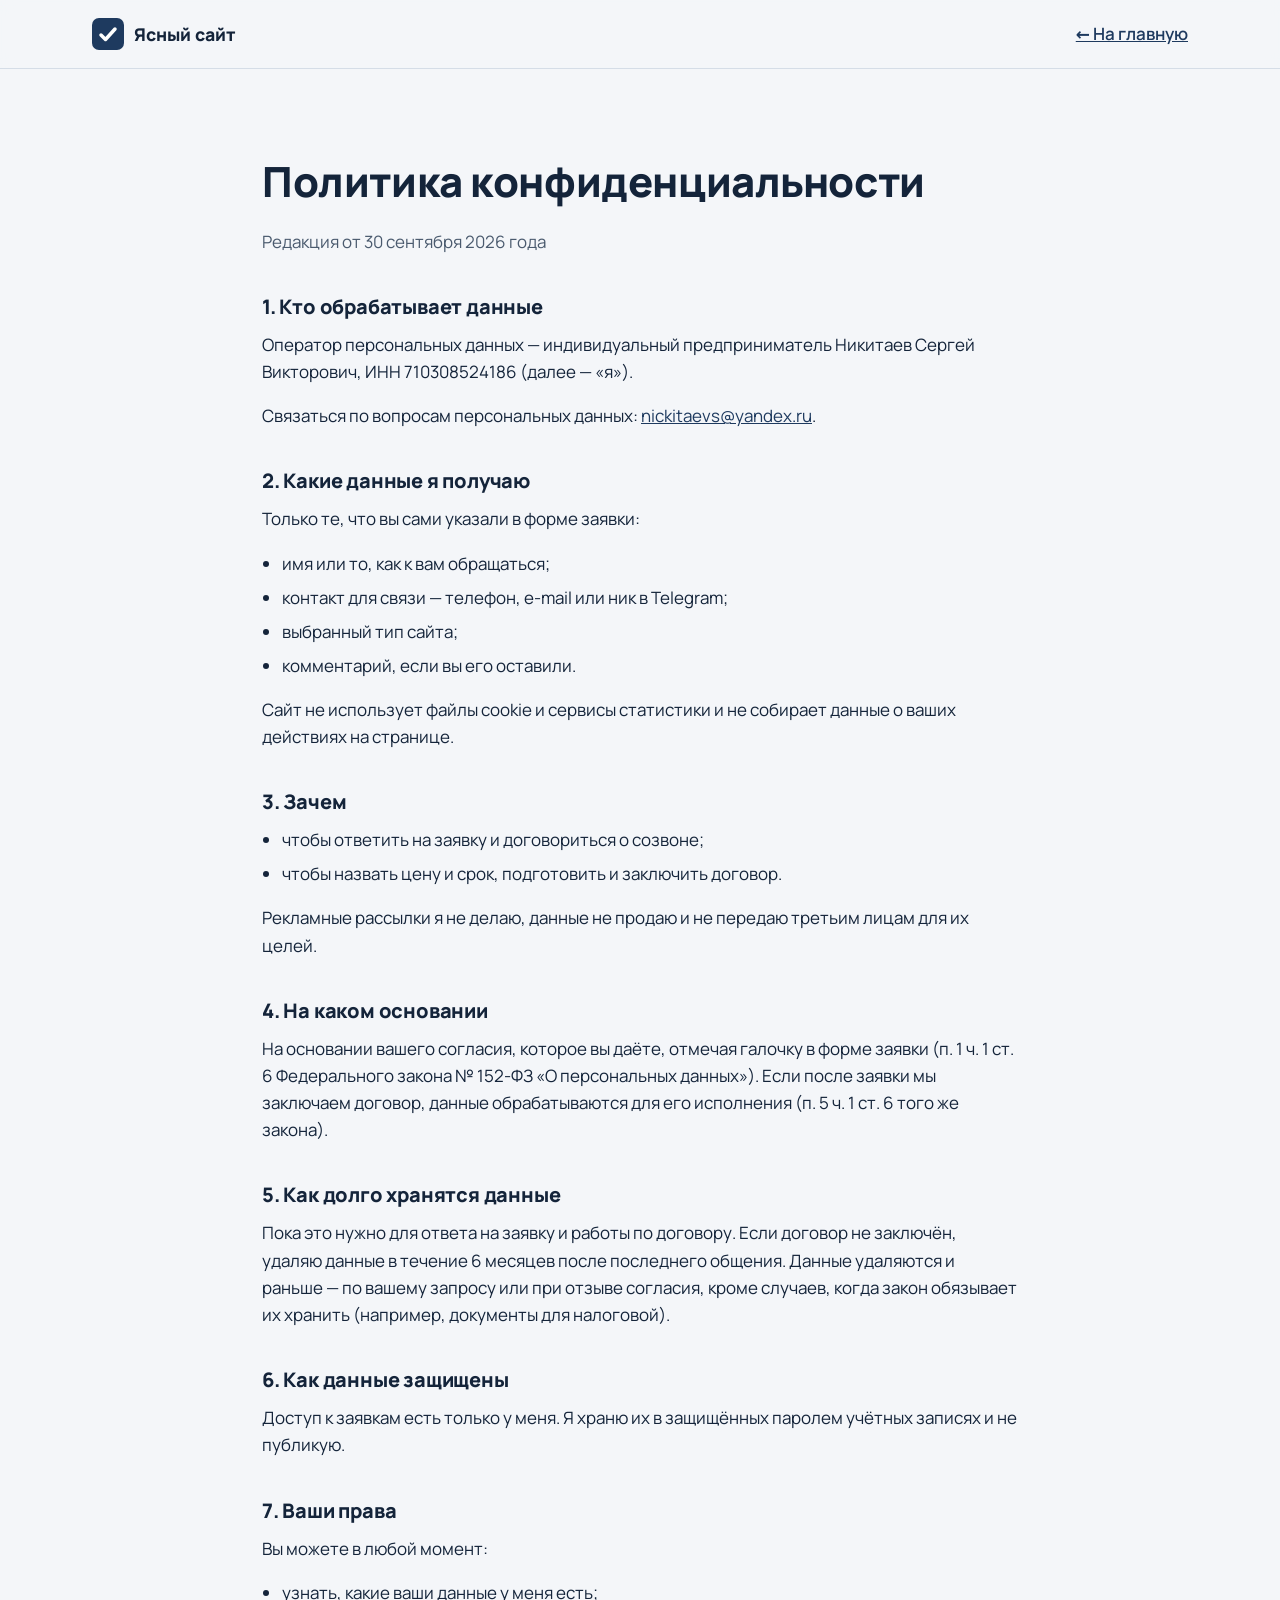
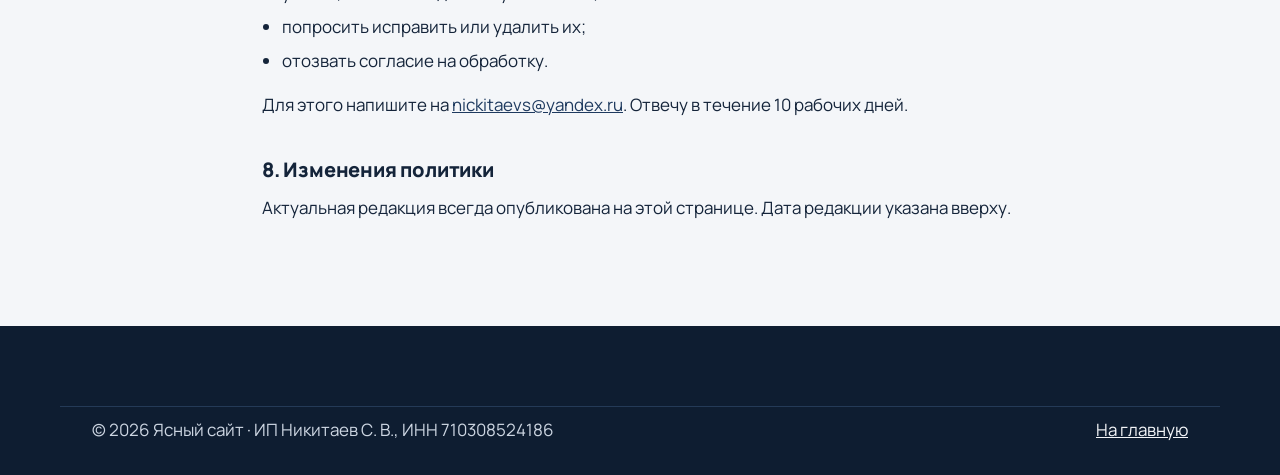
==== privacy.html @ e1385ba3 "Add files via upload" ====
<!DOCTYPE html>
<html lang="ru">
<head>
  <meta charset="utf-8">
  <meta name="viewport" content="width=device-width, initial-scale=1">
  <title>Политика конфиденциальности — Ясный сайт</title>
  <meta name="description" content="Как ИП Никитаев С. В. обрабатывает персональные данные, которые вы оставляете в форме заявки на сайте «Ясный сайт».">
  <meta name="theme-color" content="#f4f6f9">
  <link rel="icon" href="favicon.svg" type="image/svg+xml">
  <link rel="stylesheet" href="style.css">
</head>
<body>
<a class="skip" href="#main">Перейти к содержанию</a>

<header class="header">
  <div class="container header__inner">
    <a class="logo" href="index.html" aria-label="Ясный сайт — на главную">
      <img src="favicon.svg" alt="" width="32" height="32">
      <span>Ясный сайт</span>
    </a>
    <a class="link-more" href="index.html">← На главную</a>
  </div>
</header>

<main id="main" class="section">
  <article class="container container--narrow legal">
    <h1>Политика конфиденциальности</h1>
    <p class="legal__date">Редакция от 30 сентября 2026 года</p>

    <h2>1. Кто обрабатывает данные</h2>
    <p>Оператор персональных данных — индивидуальный предприниматель Никитаев Сергей Викторович, ИНН 710308524186 (далее — «я»).</p>
    <p>Связаться по вопросам персональных данных: <a href="mailto:nickitaevs@yandex.ru">nickitaevs@yandex.ru</a>.</p>

    <h2>2. Какие данные я получаю</h2>
    <p>Только те, что вы сами указали в форме заявки:</p>
    <ul>
      <li>имя или то, как к вам обращаться;</li>
      <li>контакт для связи — телефон, e-mail или ник в Telegram;</li>
      <li>выбранный тип сайта;</li>
      <li>комментарий, если вы его оставили.</li>
    </ul>
    <p>Сайт не использует файлы cookie и сервисы статистики и не собирает данные о ваших действиях на странице.</p>

    <h2>3. Зачем</h2>
    <ul>
      <li>чтобы ответить на заявку и договориться о созвоне;</li>
      <li>чтобы назвать цену и срок, подготовить и заключить договор.</li>
    </ul>
    <p>Рекламные рассылки я не делаю, данные не продаю и не передаю третьим лицам для их целей.</p>

    <h2>4. На каком основании</h2>
    <p>На основании вашего согласия, которое вы даёте, отмечая галочку в форме заявки (п. 1 ч. 1 ст. 6 Федерального закона № 152-ФЗ «О персональных данных»). Если после заявки мы заключаем договор, данные обрабатываются для его исполнения (п. 5 ч. 1 ст. 6 того же закона).</p>

    <h2>5. Как долго хранятся данные</h2>
    <p>Пока это нужно для ответа на заявку и работы по договору. Если договор не заключён, удаляю данные в течение 6 месяцев после последнего общения. Данные удаляются и раньше — по вашему запросу или при отзыве согласия, кроме случаев, когда закон обязывает их хранить (например, документы для налоговой).</p>

    <h2>6. Как данные защищены</h2>
    <p>Доступ к заявкам есть только у меня. Я храню их в защищённых паролем учётных записях и не публикую.</p>

    <h2>7. Ваши права</h2>
    <p>Вы можете в любой момент:</p>
    <ul>
      <li>узнать, какие ваши данные у меня есть;</li>
      <li>попросить исправить или удалить их;</li>
      <li>отозвать согласие на обработку.</li>
    </ul>
    <p>Для этого напишите на <a href="mailto:nickitaevs@yandex.ru">nickitaevs@yandex.ru</a>. Отвечу в течение 10 рабочих дней.</p>

    <h2>8. Изменения политики</h2>
    <p>Актуальная редакция всегда опубликована на этой странице. Дата редакции указана вверху.</p>
  </article>
</main>

<footer class="footer">
  <div class="container footer__bottom">
    <p>© <span id="year">2026</span> Ясный сайт · ИП Никитаев С.&nbsp;В., ИНН 710308524186</p>
    <a href="index.html">На главную</a>
  </div>
</footer>
</body>
</html>
---- style.css ----
/* Шрифт Manrope лежит рядом с сайтом (файлы manrope-*.woff2, лицензия SIL OFL 1.1 — OFL.txt).
   Вариативный: один файл на набор символов покрывает насыщенность 200–800. */
@font-face {
  font-family: "Manrope"; font-style: normal; font-weight: 200 800; font-display: swap;
  src: url("manrope-cyrillic-wght-normal.woff2") format("woff2");
  unicode-range: U+0301, U+0400-045F, U+0490-0491, U+04B0-04B1, U+2116;
}
@font-face {
  font-family: "Manrope"; font-style: normal; font-weight: 200 800; font-display: swap;
  src: url("manrope-latin-wght-normal.woff2") format("woff2");
  unicode-range: U+0000-00FF, U+0131, U+0152-0153, U+02BB-02BC, U+02C6, U+02DA, U+02DC, U+0304, U+0308, U+0329, U+2000-206F, U+20AC, U+2122, U+2191, U+2193, U+2212, U+2215, U+FEFF, U+FFFD;
}
@font-face {
  font-family: "Manrope"; font-style: normal; font-weight: 200 800; font-display: swap;
  src: url("manrope-latin-ext-wght-normal.woff2") format("woff2");
  unicode-range: U+0100-02BA, U+02BD-02C5, U+02C7-02CC, U+02CE-02D7, U+02DD-02FF, U+0304, U+0308, U+0329, U+1D00-1DBF, U+1E00-1E9F, U+1EF2-1EFF, U+2020, U+20A0-20AB, U+20AD-20C0, U+2113, U+2C60-2C7F, U+A720-A7FF;
}

:root {
  /* Палитра из трёх цветов; остальные значения — их светлые и тёмные оттенки.
     Светлый серо-голубой #f4f6f9 — фон. Тёмно-синий #1e3a5f — текст, ссылки, тёмные блоки.
     Янтарный #f2a93b — только главная кнопка и мелкие акценты. */
  --bg: #f4f6f9;
  --surface: #ffffff;
  --alt: #e8edf3;
  --line: #d5dde7;
  --text: #14243a;
  --muted: #4a5a6e;
  --accent: #1e3a5f;
  --accent-dark: #152b47;
  --accent-soft: #e2e9f2;
  --dark: #142842;
  --darker: #0e1d31;
  --on-dark: #f4f6f9;
  --on-dark-muted: #cdd6e2;
  --cta: #f2a93b;
  --cta-dark: #e39a2b;
  --cta-border: #b8741a;
  --cta-soft: #fcebd0;
  --warm: #f5bd66;
  --ph-bg: #fff4d6;
  --ph-text: #6b4100;
  --error: #8a4b00;
  --ok: #1e3a5f;
  --radius: 16px;
  --shadow: 0 1px 2px rgba(20, 40, 66, .06), 0 8px 24px rgba(20, 40, 66, .07);
  --font: "Manrope", system-ui, -apple-system, "Segoe UI", Roboto, sans-serif;
}

*, *::before, *::after { box-sizing: border-box; }
html { scroll-behavior: smooth; scroll-padding-top: 80px; -webkit-text-size-adjust: 100%; }
body {
  margin: 0;
  background: var(--bg);
  color: var(--text);
  font-family: var(--font);
  font-size: 17px;
  line-height: 1.6;
  overflow-wrap: break-word;
}
img, svg { max-width: 100%; display: block; }
h1, h2, h3 { line-height: 1.2; margin: 0 0 .5em; letter-spacing: -.01em; }
h1 { font-size: clamp(2rem, 6vw, 3.4rem); font-weight: 800; }
h2 { font-size: clamp(1.6rem, 4.5vw, 2.4rem); font-weight: 800; }
h3 { font-size: 1.2rem; font-weight: 800; }
p { margin: 0 0 1em; }
a { color: var(--accent); }
a:hover { color: var(--accent-dark); }
:focus-visible { outline: 3px solid var(--accent); outline-offset: 3px; border-radius: 4px; }

.container { width: 100%; max-width: 1160px; margin: 0 auto; padding: 0 20px; }
.container--narrow { max-width: 820px; }
.skip { position: absolute; left: -9999px; top: 8px; background: var(--surface); padding: 8px 16px; z-index: 100; }
.skip:focus { left: 8px; }

/* Заглушки, которые нужно заменить перед запуском — видны сразу */
.ph { background: var(--ph-bg); color: var(--ph-text); border: 1px dashed #d99a1e; border-radius: 6px; padding: 0 .3em; font-weight: 600; }

/* Кнопки */
.btn {
  display: inline-flex; align-items: center; justify-content: center;
  min-height: 52px; padding: 12px 26px; border-radius: 12px;
  font: 800 1rem/1.2 var(--font); text-decoration: none; text-align: center;
  border: 2px solid transparent; cursor: pointer;
  transition: background-color .2s, color .2s, border-color .2s, transform .2s;
}
.btn--primary { background: var(--accent); color: #fff; }
.btn--primary:hover { background: var(--accent-dark); color: #fff; }
/* Главный призыв «Обсудить мой сайт» — единственный элемент этого цвета на странице */
.btn--cta { background: var(--cta); color: var(--text); border-color: var(--cta-border); box-shadow: 0 6px 18px rgba(242, 169, 59, .35); }
.btn--cta:hover { background: var(--cta-dark); color: var(--text); box-shadow: 0 8px 22px rgba(184, 116, 26, .35); }
.btn--cta:focus-visible { outline-color: var(--accent); }
.btn--lg { min-height: 58px; padding: 14px 28px; font-size: 1.0625rem; gap: 10px; }
.btn__arrow { width: 20px; height: 20px; flex: none; fill: none; stroke: currentColor; stroke-width: 2.5; stroke-linecap: round; stroke-linejoin: round; transition: transform .2s; }
.btn:hover .btn__arrow { transform: translateX(3px); }
.link-more { display: inline-flex; align-items: center; min-height: 44px; font-weight: 600; }
.cta-note { color: var(--muted); font-size: 1rem; margin: 0; flex-basis: 100%; }
.btn--ghost { background: transparent; color: var(--accent); border-color: var(--accent); }
.btn--ghost:hover { background: var(--accent-soft); color: var(--accent-dark); }
.btn--sm { min-height: 44px; padding: 8px 16px; white-space: nowrap; }
.btn--light { background: transparent; border-color: var(--on-dark-muted); }
.cta__text .btn--light { color: #fff; text-decoration: none; }
.cta__text .btn--light:hover { background: rgba(255, 255, 255, .1); color: #fff; }
.only-narrow { display: none; }
.btn--block { width: 100%; }
.btn:active { transform: translateY(1px); }

/* Шапка */
.header { position: sticky; top: 0; z-index: 50; background: rgba(244, 246, 249, .92); backdrop-filter: blur(8px); border-bottom: 1px solid var(--line); }
.header__inner { display: flex; align-items: center; justify-content: space-between; gap: 16px; min-height: 60px; }
.logo { display: flex; align-items: center; gap: 10px; min-height: 44px; white-space: nowrap; font-weight: 800; font-size: 1.1rem; color: var(--text); text-decoration: none; }
.nav { display: none; gap: 28px; }
.nav a { color: var(--text); text-decoration: none; font-weight: 600; }
.nav a:hover { color: var(--accent); }

/* Первый экран */
.hero { padding: 32px 0 56px; }
.hero__grid { display: grid; grid-template-columns: minmax(0, 1fr); gap: 40px; align-items: center; }
.hero__text { min-width: 0; }
.eyebrow { display: inline-block; background: var(--accent-soft); color: var(--accent-dark); font-weight: 600; border-radius: 999px; padding: 6px 14px; font-size: 1rem; }
.lead { font-size: 1.15rem; color: var(--muted); max-width: 36em; }
.hero__actions { display: flex; flex-wrap: wrap; align-items: center; gap: 8px 28px; margin: 28px 0; }
.hero__actions .btn { flex: 1 1 260px; max-width: 360px; }
.hero__facts { list-style: none; padding: 0; margin: 0; display: grid; grid-template-columns: repeat(3, 1fr); gap: 12px; }
.hero__facts li { background: var(--surface); border: 1px solid var(--line); border-radius: 12px; padding: 12px; }
.hero__facts strong { display: block; font-size: 1.3rem; line-height: 1.2; margin-bottom: 4px; color: var(--accent); }
.hero__facts span { display: block; color: var(--muted); font-size: 1rem; line-height: 1.3; }

.hero__visual { position: relative; max-width: 520px; width: 100%; margin: 0 auto; }
.mock { background: var(--surface); border-radius: var(--radius); box-shadow: var(--shadow); border: 1px solid var(--line); overflow: hidden; }
.mock__bar { display: flex; gap: 6px; padding: 12px 14px; background: var(--alt); }
.mock__bar i { width: 10px; height: 10px; border-radius: 50%; background: var(--line); }
.mock__body { padding: 24px; }
.mock__line { height: 12px; border-radius: 6px; background: var(--line); margin-bottom: 12px; }
.mock__line--title { height: 22px; width: 75%; background: var(--text); opacity: .85; }
.mock__line--short { width: 55%; }
.mock__btn { width: 140px; height: 36px; border-radius: 10px; background: var(--cta); margin: 20px 0; }
.mock__cards { display: grid; grid-template-columns: repeat(3, 1fr); gap: 10px; }
.mock__cards span { height: 64px; border-radius: 10px; background: var(--accent-soft); }
.mock__cards span:nth-child(2) { background: var(--cta-soft); }
.timeline { list-style: none; padding: 16px 18px; margin: -24px 16px 0; position: relative; background: var(--dark); color: var(--on-dark); border-radius: 14px; display: grid; gap: 6px; }
.timeline b { color: var(--warm); margin-right: 8px; }

/* Секции */
.section { padding: 56px 0; }
.section--alt { background: var(--alt); }
.section__lead { color: var(--muted); max-width: 40em; margin-bottom: 32px; }

/* Боли → решения */
.pains { list-style: none; padding: 0; margin: 24px 0 0; display: grid; gap: 16px; }
.pain { background: var(--surface); border: 1px solid var(--line); border-radius: var(--radius); padding: 20px 22px; }
.pain__problem { color: var(--muted); padding-left: 30px; position: relative; margin-bottom: .6em; }
.pain__problem::before { content: "✕"; position: absolute; left: 0; color: var(--error); font-weight: 800; }
.pain__solution { font-weight: 600; padding-left: 30px; position: relative; margin: 0; }
.pain__solution::before { content: "✓"; position: absolute; left: 0; color: var(--ok); font-weight: 800; }

/* Тарифы */
.plans { display: grid; gap: 20px; }
.plan { background: var(--surface); border: 1px solid var(--line); border-radius: var(--radius); padding: 28px 24px; display: flex; flex-direction: column; box-shadow: var(--shadow); }
.plan--accent { border: 2px solid var(--accent); }
.plan__badge { align-self: flex-start; background: var(--accent); color: #fff; border-radius: 999px; padding: 4px 12px; font-weight: 600; font-size: 1rem; }
.plan__for { color: var(--muted); }
.plan__price { font-size: 1.6rem; line-height: 1.2; font-weight: 800; margin: 8px 0 4px; }
.plan__term { color: var(--muted); font-weight: 600; }
.checks { list-style: none; padding: 0; margin: 0 0 24px; flex: 1; }
.checks li { padding-left: 30px; position: relative; margin-bottom: 10px; }
.checks li::before { content: ""; position: absolute; left: 0; top: .35em; width: 18px; height: 18px; border-radius: 50%; background: var(--accent-soft) url("data:image/svg+xml,%3Csvg xmlns='http://www.w3.org/2000/svg' viewBox='0 0 24 24'%3E%3Cpath d='M6 12l4 4 8-8' fill='none' stroke='%231e3a5f' stroke-width='3' stroke-linecap='round' stroke-linejoin='round'/%3E%3C/svg%3E") center/12px no-repeat; }
.extras-grid { display: grid; gap: 16px; margin-top: 28px; }
.extras-grid .extras { margin-top: 0; }
.extras p { margin: 0 0 .75em; }
.extras p:last-child { margin-bottom: 0; }
.extras { background: var(--surface); border-radius: var(--radius); padding: 24px; border: 1px solid var(--line); }
.extras ul { margin: 0; padding-left: 1.2em; }
.extras li { margin-bottom: 8px; }

/* Шаги */
.steps { list-style: none; padding: 0; margin: 0; display: grid; gap: 16px; counter-reset: step; }
.step { position: relative; background: var(--surface); border: 1px solid var(--line); border-radius: var(--radius); padding: 20px 20px 20px 64px; counter-increment: step; }
.step::before { content: counter(step); position: absolute; left: 16px; top: 20px; width: 34px; height: 34px; border-radius: 50%; background: var(--accent); color: #fff; font-weight: 800; display: grid; place-items: center; }
.step__when { display: inline-block; font-weight: 600; color: var(--accent-dark); margin-bottom: 4px; }
.step p { margin: 0; color: var(--muted); }

/* Портфолио */
.works { display: grid; gap: 20px; }
.work h3 { margin-top: 16px; }
.work p { color: var(--muted); }
.work__preview { position: relative; aspect-ratio: 4 / 3; border-radius: var(--radius); padding: 28px 24px; overflow: hidden; box-shadow: var(--shadow); }
.work__tag { position: absolute; top: 12px; right: 12px; background: var(--dark); color: var(--on-dark); font-size: .875rem; font-weight: 600; padding: 2px 10px; border-radius: 999px; }
.wp-title { height: 20px; width: 70%; border-radius: 6px; background: currentColor; margin-bottom: 12px; }
.wp-line { height: 10px; width: 50%; border-radius: 5px; background: currentColor; opacity: .4; }
.wp-btn { width: 96px; height: 28px; border-radius: 8px; margin: 18px 0; background: currentColor; opacity: .9; }
.wp-row { display: flex; gap: 10px; }
.wp-row span { flex: 1; height: 56px; border-radius: 8px; background: currentColor; opacity: .18; }
.work__preview--salon { background: linear-gradient(135deg, #fdf1dc, #f8dfb5); color: var(--error); }
.work__preview--tutor { background: linear-gradient(135deg, #e6edf5, #d2dded); color: var(--accent); }
.work__preview--cafe { background: linear-gradient(135deg, #eef1f5, #dde3eb); color: var(--dark); }

/* Почему я */
.why { display: grid; gap: 16px; }
.why__item { background: var(--surface); border: 1px solid var(--line); border-radius: var(--radius); padding: 24px; }
.why__item p { margin: 0; color: var(--muted); }
.icon { width: 40px; height: 40px; padding: 8px; border-radius: 10px; background: var(--accent-soft); fill: none; stroke: var(--accent); stroke-width: 2; stroke-linecap: round; stroke-linejoin: round; margin-bottom: 14px; }
.about { margin-top: 24px; padding: 20px 24px; border-left: 4px solid var(--warm); background: var(--surface); border-radius: 0 var(--radius) var(--radius) 0; }
.about p { margin: 0; }

/* FAQ */
.faq { display: grid; gap: 12px; }
.faq details { background: var(--surface); border: 1px solid var(--line); border-radius: 12px; }
.faq summary { cursor: pointer; list-style: none; padding: 18px 52px 18px 20px; font-weight: 600; position: relative; }
.faq summary::-webkit-details-marker { display: none; }
.faq summary::after { content: "+"; position: absolute; right: 20px; top: 50%; transform: translateY(-50%); font-size: 1.5rem; color: var(--accent); transition: transform .2s; }
.faq details[open] summary::after { transform: translateY(-50%) rotate(45deg); }
.faq details p { padding: 0 20px 18px; margin: 0; color: var(--muted); }

/* Заявка */
.cta { background: var(--dark); color: var(--on-dark); }
.cta__grid { display: grid; grid-template-columns: minmax(0, 1fr); gap: 32px; }
.cta__text p { color: var(--on-dark-muted); }
.cta__text a { color: var(--on-dark); }
.cta__text a:hover { color: #fff; }
.form { background: var(--surface); color: var(--text); border-radius: var(--radius); padding: 24px 20px; }
.messengers { display: flex; flex-wrap: wrap; gap: 12px; }
.messengers .btn { flex: 1 1 200px; }
.field { margin-bottom: 18px; }
.field label { display: block; font-weight: 600; margin-bottom: 6px; }
.optional { font-weight: 400; color: var(--muted); }
.field input[type="text"], .field select, .field textarea {
  max-width: 100%;
  width: 100%; font: inherit; color: var(--text); background: var(--surface);
  border: 1.5px solid #7a8799; border-radius: 10px; padding: 12px 14px; min-height: 50px;
}
.field textarea { resize: vertical; }
.field input:focus, .field select:focus, .field textarea:focus { outline: none; border-color: var(--accent); box-shadow: 0 0 0 3px var(--accent-soft); }
.field [aria-invalid="true"] { border-color: var(--error); }
.field__error { color: var(--error); font-size: 1rem; margin: 6px 0 0; min-height: 0; }
.field__error:empty { display: none; }
.field--check { display: grid; grid-template-columns: 24px 1fr; gap: 10px; align-items: start; }
.field--check input { width: 24px; height: 24px; margin: 3px 0 0; accent-color: var(--accent); }
.field--check label { font-weight: 400; margin: 0; }
.field--check .field__error { grid-column: 1 / -1; }
.form__status { margin: 14px 0 0; font-weight: 600; }
.form__status:empty { display: none; }
.form__status.is-ok { color: var(--ok); }
.form__status.is-error { color: var(--error); }

/* Футер */
.footer { background: var(--darker); color: var(--on-dark-muted); padding: 48px 0 24px; }
.footer a { color: var(--on-dark); }
.footer__grid { display: grid; gap: 28px; }
.footer__brand { font-weight: 800; font-size: 1.2rem; color: #fff; }
.footer__title { font-size: 1rem; color: #fff; margin-bottom: 10px; }
.footer__list { list-style: none; padding: 0; margin: 0; }
.footer__list a { display: inline-flex; flex-wrap: wrap; align-items: center; gap: .3em; min-height: 44px; }
.footer__bottom { display: flex; justify-content: space-between; gap: 16px; border-top: 1px solid #243a57; margin-top: 32px; padding-top: 20px; }
.footer__bottom { align-items: center; }
.footer__bottom p { margin: 0; }
.footer__bottom a { display: inline-flex; align-items: center; min-height: 44px; padding: 0 8px; margin-right: -8px; }

/* Появление при прокрутке — только при включённом JS и без reduced motion */
@media (prefers-reduced-motion: no-preference) {
  .js .reveal { opacity: 0; transform: translateY(18px); transition: opacity .6s ease, transform .6s ease; }
  .js .reveal.is-visible { opacity: 1; transform: none; }
}
@media (prefers-reduced-motion: reduce) {
  html { scroll-behavior: auto; }
  *, *::before, *::after { transition: none !important; animation: none !important; }
}

/* Телефоны: декоративный макет браузера скрыт, остаётся полоса «День 1–3» */
@media (max-width: 699px) {
  .mock { display: none; }
  .timeline { margin: 0; }
  .hero__grid { gap: 28px; }
}
@media (max-width: 419px) {
  .only-wide { display: none; }
  .only-narrow { display: inline; }
}

/* Планшет */
@media (min-width: 700px) {
  .container { padding: 0 32px; }
  .cta-note { order: 3; }
  .section { padding: 88px 0; }
  .header__inner { min-height: 68px; }
  .form { padding: 28px; }
  .pains { grid-template-columns: repeat(2, 1fr); }
  .extras-grid { grid-template-columns: repeat(2, 1fr); }
  .plans { grid-template-columns: repeat(2, 1fr); }
  .works { grid-template-columns: repeat(3, 1fr); }
  .why { grid-template-columns: repeat(2, 1fr); }
  .footer__grid { grid-template-columns: repeat(3, 1fr); }
}

/* Десктоп */
@media (min-width: 1000px) {
  .nav { display: flex; }
  .hero { padding: 72px 0 96px; }
  .hero__grid { grid-template-columns: 1.15fr .85fr; gap: 64px; }
  .pains { grid-template-columns: repeat(3, 1fr); }
  .steps { grid-template-columns: repeat(5, 1fr); }
  .step { padding: 72px 20px 22px; }
  .why { grid-template-columns: repeat(3, 1fr); }
  .cta__grid { grid-template-columns: 1fr 1fr; gap: 64px; align-items: start; }
}

/* Очень узкие экраны (меньше 360px): факты первого экрана в одну колонку */
@media (max-width: 359px) {
  .hero__facts { grid-template-columns: minmax(0, 1fr); }
}

/* Страница политики конфиденциальности */
.legal h1 { font-size: clamp(1.8rem, 5vw, 2.6rem); }
.legal h2 { font-size: 1.25rem; margin: 2em 0 .6em; }
.legal ul { padding-left: 1.2em; margin: 0 0 1em; }
.legal li { margin-bottom: .4em; }
.legal__date { color: var(--muted); }
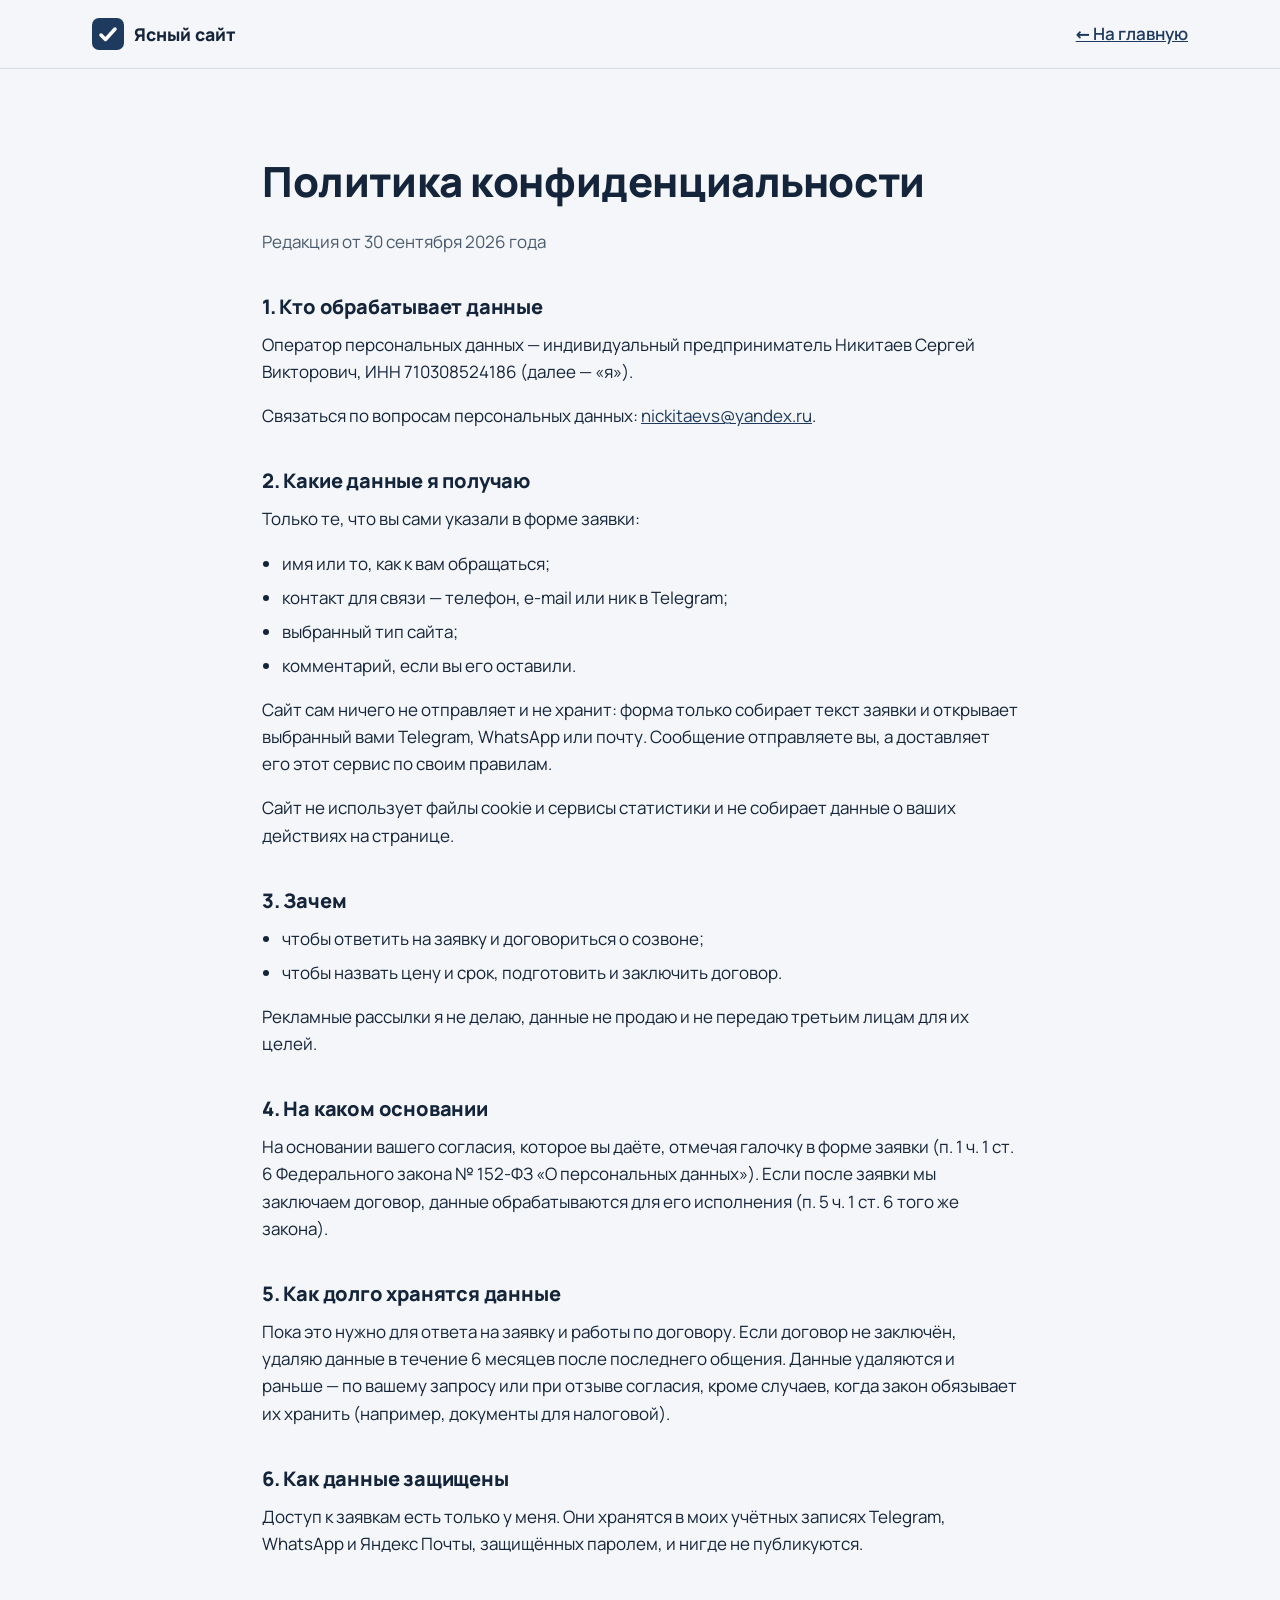
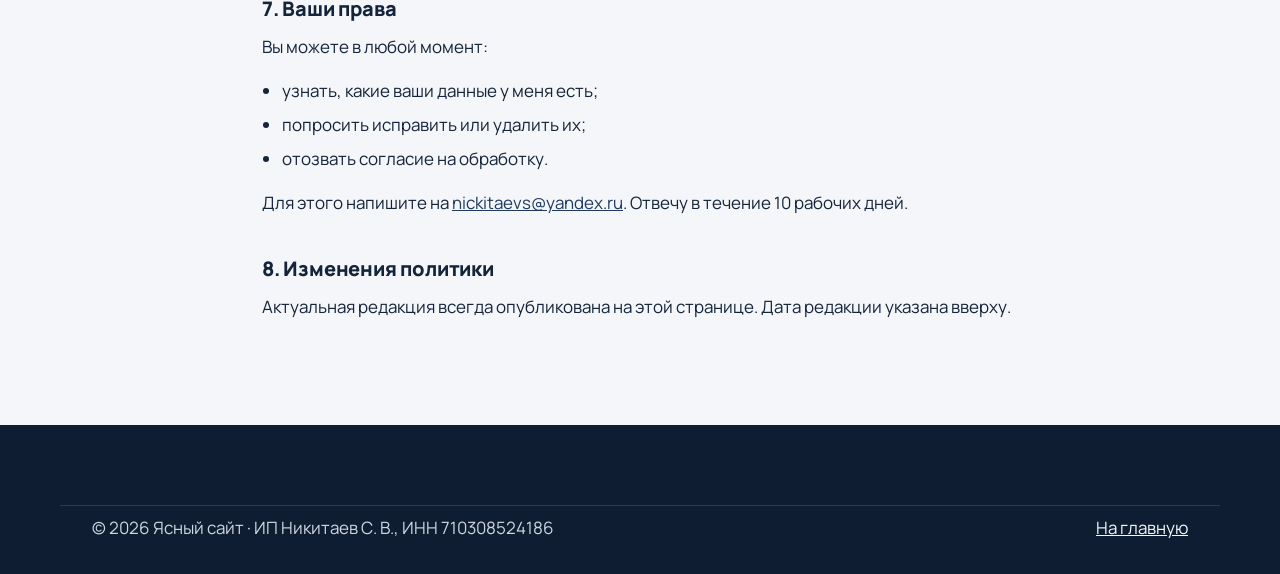
==== commit a04c063f: "Add files via upload" ====
--- a/privacy.html
+++ b/privacy.html
@@ -39,6 +39,7 @@
       <li>выбранный тип сайта;</li>
       <li>комментарий, если вы его оставили.</li>
     </ul>
+    <p>Сайт сам ничего не отправляет и не хранит: форма только собирает текст заявки и открывает выбранный вами Telegram, WhatsApp или почту. Сообщение отправляете вы, а доставляет его этот сервис по своим правилам.</p>
     <p>Сайт не использует файлы cookie и сервисы статистики и не собирает данные о ваших действиях на странице.</p>
 
     <h2>3. Зачем</h2>
@@ -55,7 +56,7 @@
     <p>Пока это нужно для ответа на заявку и работы по договору. Если договор не заключён, удаляю данные в течение 6 месяцев после последнего общения. Данные удаляются и раньше — по вашему запросу или при отзыве согласия, кроме случаев, когда закон обязывает их хранить (например, документы для налоговой).</p>
 
     <h2>6. Как данные защищены</h2>
-    <p>Доступ к заявкам есть только у меня. Я храню их в защищённых паролем учётных записях и не публикую.</p>
+    <p>Доступ к заявкам есть только у меня. Они хранятся в моих учётных записях Telegram, WhatsApp и Яндекс Почты, защищённых паролем, и нигде не публикуются.</p>
 
     <h2>7. Ваши права</h2>
     <p>Вы можете в любой момент:</p>
--- a/style.css
+++ b/style.css
@@ -238,6 +238,10 @@
 .field--check input { width: 24px; height: 24px; margin: 3px 0 0; accent-color: var(--accent); }
 .field--check label { font-weight: 400; margin: 0; }
 .field--check .field__error { grid-column: 1 / -1; }
+.form__hint { color: var(--muted); margin: 0 0 12px; }
+.send { display: grid; gap: 12px; }
+.link-btn { justify-self: center; min-height: 44px; padding: 0 8px; background: none; border: 0; font: 600 1rem/1.2 var(--font); color: var(--accent); text-decoration: underline; cursor: pointer; }
+.link-btn:hover { color: var(--accent-dark); }
 .form__status { margin: 14px 0 0; font-weight: 600; }
 .form__status:empty { display: none; }
 .form__status.is-ok { color: var(--ok); }
